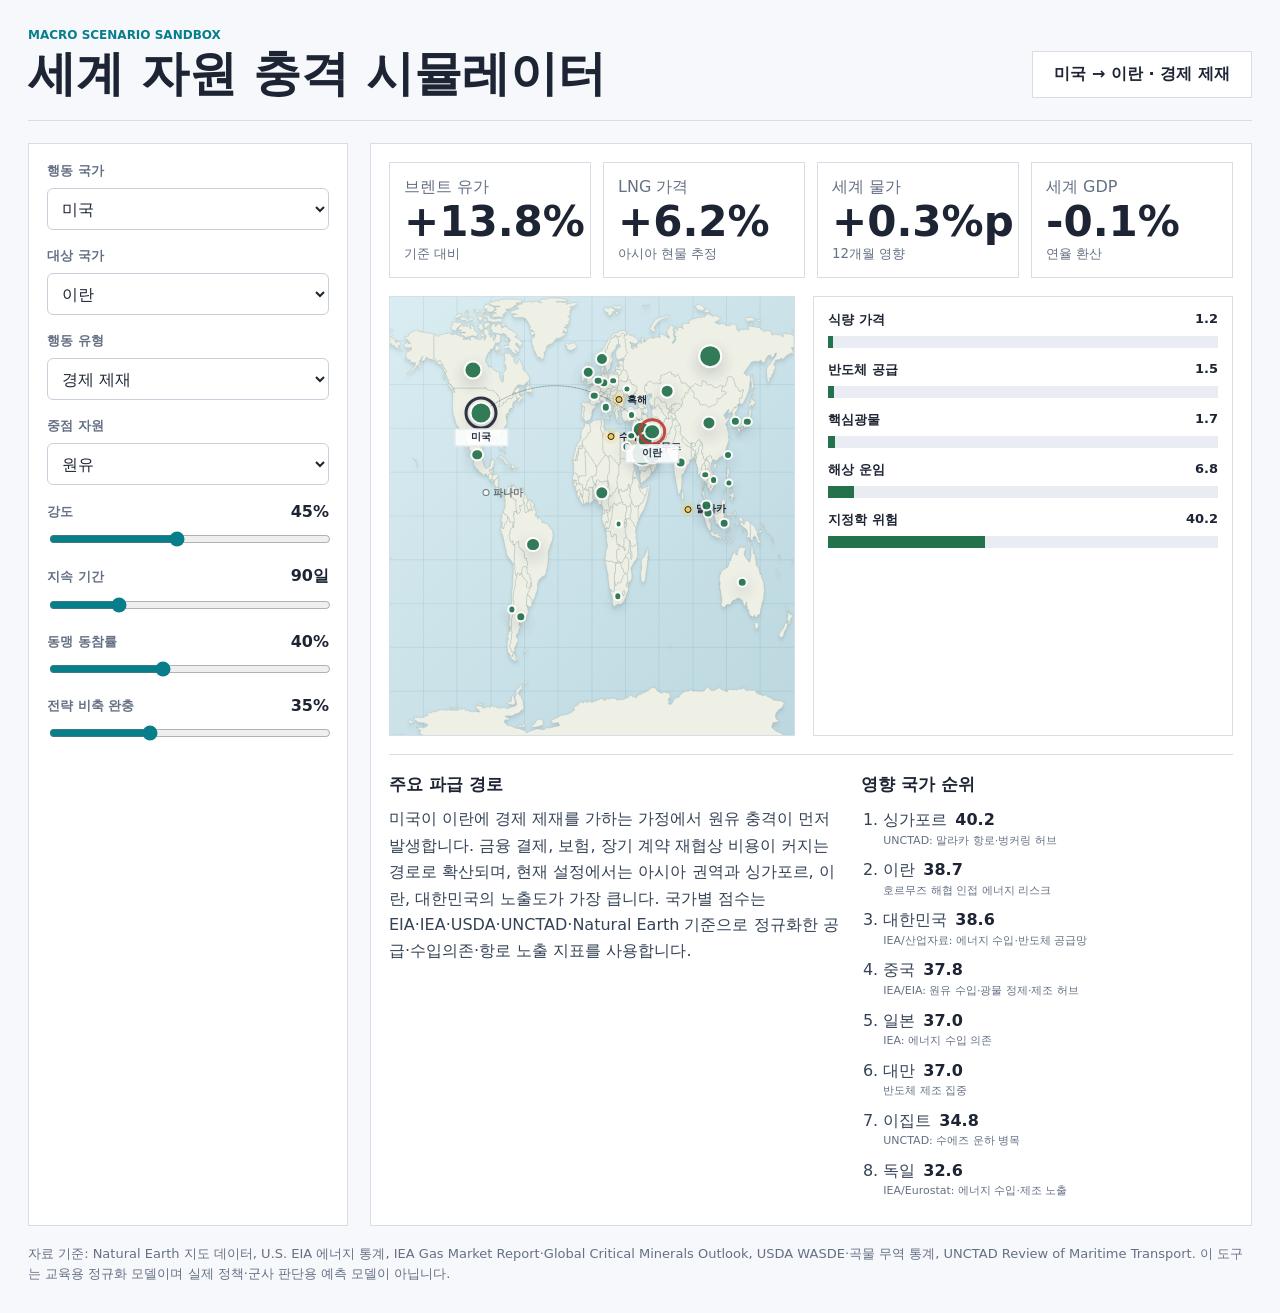
==== index.html @ 56cae2c2 "Initial resource shock simulator" ====
<!doctype html>
<html lang="ko">
  <head>
    <meta charset="utf-8">
    <meta name="viewport" content="width=device-width, initial-scale=1">
    <title>Global Resource Shock Simulator</title>
    <link rel="stylesheet" href="styles.css">
  </head>
  <body>
    <main class="app-shell">
      <section class="workspace">
        <header class="topbar">
          <div>
            <p class="eyebrow">Macro scenario sandbox</p>
            <h1>세계 자원 충격 시뮬레이터</h1>
          </div>
          <div class="status-pill" id="scenarioLabel">기본 시나리오</div>
        </header>

        <section class="sim-grid">
          <aside class="control-panel" aria-label="시나리오 설정">
            <div class="field">
              <label for="actor">행동 국가</label>
              <select id="actor"></select>
            </div>

            <div class="field">
              <label for="target">대상 국가</label>
              <select id="target"></select>
            </div>

            <div class="field">
              <label for="action">행동 유형</label>
              <select id="action">
                <option value="sanction">경제 제재</option>
                <option value="embargo">자원 금수</option>
                <option value="blockade">해상 물류 차단</option>
                <option value="conflict">군사 충돌</option>
                <option value="cyber">항만·에너지망 사이버 장애</option>
              </select>
            </div>

            <div class="field">
              <label for="resource">중점 자원</label>
              <select id="resource">
                <option value="oil">원유</option>
                <option value="gas">천연가스</option>
                <option value="grain">곡물</option>
                <option value="chips">반도체</option>
                <option value="critical">핵심광물</option>
                <option value="shipping">해상 물류</option>
              </select>
            </div>

            <div class="slider-field">
              <div class="slider-label">
                <label for="severity">강도</label>
                <output id="severityValue">45%</output>
              </div>
              <input id="severity" type="range" min="0" max="100" value="45">
            </div>

            <div class="slider-field">
              <div class="slider-label">
                <label for="duration">지속 기간</label>
                <output id="durationValue">90일</output>
              </div>
              <input id="duration" type="range" min="7" max="365" value="90">
            </div>

            <div class="slider-field">
              <div class="slider-label">
                <label for="coalition">동맹 동참률</label>
                <output id="coalitionValue">40%</output>
              </div>
              <input id="coalition" type="range" min="0" max="100" value="40">
            </div>

            <div class="slider-field">
              <div class="slider-label">
                <label for="reserves">전략 비축 완충</label>
                <output id="reservesValue">35%</output>
              </div>
              <input id="reserves" type="range" min="0" max="100" value="35">
            </div>
          </aside>

          <section class="results-panel" aria-label="시뮬레이션 결과">
            <div class="metric-strip">
              <article class="metric">
                <span>브렌트 유가</span>
                <strong id="oilMetric">+0%</strong>
                <small id="oilHint">기준 대비</small>
              </article>
              <article class="metric">
                <span>LNG 가격</span>
                <strong id="gasMetric">+0%</strong>
                <small>아시아 현물 추정</small>
              </article>
              <article class="metric">
                <span>세계 물가</span>
                <strong id="inflationMetric">+0.0%p</strong>
                <small>12개월 영향</small>
              </article>
              <article class="metric">
                <span>세계 GDP</span>
                <strong id="gdpMetric">-0.0%</strong>
                <small>연율 환산</small>
              </article>
            </div>

            <div class="map-and-bars">
              <div class="world-board" aria-label="국가별 영향 지도">
                <svg class="world-map" viewBox="0 0 100 100" preserveAspectRatio="none" role="img" aria-label="세계 지도">
                  <defs>
                    <linearGradient id="oceanGradient" x1="0" y1="0" x2="1" y2="1">
                      <stop offset="0" stop-color="#d9edf2"></stop>
                      <stop offset="1" stop-color="#bcd7df"></stop>
                    </linearGradient>
                    <filter id="landShadow" x="-10%" y="-10%" width="120%" height="120%">
                      <feDropShadow dx="0" dy="0.6" stdDeviation="0.45" flood-color="#5c7280" flood-opacity="0.22"></feDropShadow>
                    </filter>
                  </defs>
                  <rect width="100" height="100" fill="url(#oceanGradient)"></rect>
                  <g class="graticule">
                    <path d="M0 10H100M0 20H100M0 30H100M0 40H100M0 50H100M0 60H100M0 70H100M0 80H100M0 90H100"></path>
                    <path d="M8.3 0V100M16.6 0V100M25 0V100M33.3 0V100M41.6 0V100M50 0V100M58.3 0V100M66.6 0V100M75 0V100M83.3 0V100M91.6 0V100"></path>
                  </g>
                  <g id="mapLandLayer" class="land" filter="url(#landShadow)"></g>
                  <path id="routeLayer" class="route-line" d=""></path>
                </svg>
                <div id="chokeLayer"></div>
                <div id="countryLayer"></div>
              </div>

              <div class="impact-list" id="impactList"></div>
            </div>

            <section class="analysis-band">
              <div>
                <h2>주요 파급 경로</h2>
                <p id="narrative"></p>
              </div>
              <div>
                <h2>영향 국가 순위</h2>
                <ol id="vulnerableList"></ol>
              </div>
            </section>
          </section>
        </section>

        <footer class="footnote">
          자료 기준: Natural Earth 지도 데이터, U.S. EIA 에너지 통계, IEA Gas Market Report·Global Critical Minerals Outlook, USDA WASDE·곡물 무역 통계, UNCTAD Review of Maritime Transport. 이 도구는 교육용 정규화 모델이며 실제 정책·군사 판단용 예측 모델이 아닙니다.
        </footer>
      </section>
    </main>

    <script src="app.js"></script>
  </body>
</html>
---- styles.css ----
:root {
  color-scheme: light;
  --ink: #1d2433;
  --muted: #657084;
  --line: #d8dee8;
  --surface: #f7f8fb;
  --panel: #ffffff;
  --steel: #40566f;
  --teal: #087e8b;
  --red: #bd3f32;
  --amber: #bd7418;
  --green: #287a4c;
}

* {
  box-sizing: border-box;
}

body {
  margin: 0;
  font-family: Inter, ui-sans-serif, system-ui, -apple-system, BlinkMacSystemFont, "Segoe UI", sans-serif;
  background: var(--surface);
  color: var(--ink);
}

button,
select,
input {
  font: inherit;
}

.app-shell {
  min-height: 100vh;
  padding: 28px;
}

.workspace {
  max-width: 1440px;
  margin: 0 auto;
}

.topbar {
  display: flex;
  justify-content: space-between;
  gap: 24px;
  align-items: end;
  padding: 0 0 22px;
  border-bottom: 1px solid var(--line);
}

.eyebrow {
  margin: 0 0 6px;
  color: var(--teal);
  font-size: 12px;
  font-weight: 700;
  letter-spacing: 0;
  text-transform: uppercase;
}

h1,
h2,
p {
  margin: 0;
}

h1 {
  font-size: clamp(28px, 4vw, 48px);
  line-height: 1.05;
}

h2 {
  font-size: 17px;
  margin-bottom: 10px;
}

.status-pill {
  min-width: 220px;
  border: 1px solid var(--line);
  background: var(--panel);
  padding: 12px 14px;
  font-weight: 700;
  text-align: center;
}

.sim-grid {
  display: grid;
  grid-template-columns: minmax(260px, 320px) minmax(0, 1fr);
  gap: 22px;
  padding-top: 22px;
}

.control-panel,
.results-panel {
  background: var(--panel);
  border: 1px solid var(--line);
}

.control-panel {
  padding: 18px;
  display: grid;
  gap: 17px;
  align-content: start;
}

.field,
.slider-field {
  display: grid;
  gap: 8px;
}

label {
  color: var(--muted);
  font-size: 13px;
  font-weight: 700;
}

select {
  width: 100%;
  min-height: 42px;
  border: 1px solid #c8d0dc;
  border-radius: 6px;
  background: #fff;
  color: var(--ink);
  padding: 0 10px;
}

.slider-label {
  display: flex;
  justify-content: space-between;
  gap: 12px;
  align-items: center;
}

output {
  color: var(--ink);
  font-weight: 800;
}

input[type="range"] {
  width: 100%;
  accent-color: var(--teal);
}

.results-panel {
  padding: 18px;
}

.metric-strip {
  display: grid;
  grid-template-columns: repeat(4, minmax(0, 1fr));
  gap: 12px;
}

.metric {
  border: 1px solid var(--line);
  padding: 14px;
  min-height: 116px;
  display: flex;
  flex-direction: column;
  justify-content: space-between;
}

.metric span,
.metric small {
  color: var(--muted);
}

.metric strong {
  font-size: clamp(28px, 4vw, 42px);
  line-height: 1;
}

.map-and-bars {
  display: grid;
  grid-template-columns: minmax(300px, 1fr) minmax(280px, 420px);
  gap: 18px;
  margin-top: 18px;
  align-items: stretch;
}

.world-board {
  position: relative;
  min-height: 440px;
  border: 1px solid var(--line);
  background: #cfe5eb;
  overflow: hidden;
}

.world-map {
  position: absolute;
  inset: 0;
  width: 100%;
  height: 100%;
  display: block;
}

.graticule path {
  fill: none;
  stroke: rgba(8, 83, 100, 0.16);
  stroke-width: 0.12;
}

.land path {
  fill: #eef0e6;
  stroke: #8ea094;
  stroke-width: 0.26;
  vector-effect: non-scaling-stroke;
}

.route-line {
  fill: none;
  stroke: #1d2433;
  stroke-width: 0.48;
  stroke-dasharray: 1.7 1.2;
  stroke-linecap: round;
  opacity: 0.72;
  vector-effect: non-scaling-stroke;
}

#countryLayer,
#chokeLayer {
  position: absolute;
  inset: 0;
}

.country-marker {
  position: absolute;
  width: var(--size);
  height: var(--size);
  left: var(--x);
  top: var(--y);
  transform: translate(-50%, -50%);
  border: 0;
  border-radius: 999px;
  background: transparent;
  padding: 0;
  cursor: help;
  z-index: 2;
}

.marker-dot {
  display: block;
  width: 100%;
  height: 100%;
  border: 2px solid #fff;
  border-radius: 999px;
  background: var(--risk);
  box-shadow: 0 6px 16px rgba(29, 36, 51, 0.24);
  opacity: 0.92;
}

.country-marker.is-actor .marker-dot {
  outline: 3px solid #1d2433;
  outline-offset: 2px;
}

.country-marker.is-target .marker-dot {
  outline: 3px solid #bd3f32;
  outline-offset: 2px;
}

.country-marker.is-actor,
.country-marker.is-target {
  z-index: 4;
}

.country-label {
  position: absolute;
  left: 50%;
  top: calc(100% + 4px);
  transform: translateX(-50%);
  min-width: 54px;
  max-width: 106px;
  padding: 2px 5px;
  border: 1px solid rgba(216, 222, 232, 0.9);
  background: rgba(255, 255, 255, 0.88);
  color: #243044;
  font-size: 10px;
  font-weight: 800;
  line-height: 1.25;
  text-align: center;
  pointer-events: none;
  white-space: normal;
}

.country-marker:not(.is-actor):not(.is-target) .country-label {
  display: none;
}

.country-marker:hover .country-label,
.country-marker:focus-visible .country-label {
  display: block;
  z-index: 5;
}

.chokepoint {
  position: absolute;
  left: var(--x);
  top: var(--y);
  display: flex;
  align-items: center;
  gap: 4px;
  transform: translate(-50%, -50%);
  color: rgba(36, 48, 68, 0.64);
  font-size: 10px;
  font-weight: 800;
  pointer-events: none;
  z-index: 1;
}

.chokepoint span {
  width: 7px;
  height: 7px;
  border: 1px solid currentColor;
  border-radius: 999px;
  background: rgba(255, 255, 255, 0.72);
}

.chokepoint.is-active {
  color: #1d2433;
}

.chokepoint.is-active span {
  background: #f7c948;
  box-shadow: 0 0 0 4px rgba(247, 201, 72, 0.22);
}

.impact-list {
  border: 1px solid var(--line);
  padding: 14px;
  display: grid;
  gap: 13px;
  align-content: start;
}

.bar-row {
  display: grid;
  gap: 7px;
}

.country-row {
  grid-template-columns: minmax(72px, 98px) minmax(0, 1fr);
  align-items: center;
}

.country-meta {
  display: grid;
  gap: 2px;
}

.country-meta span {
  color: var(--ink);
  font-size: 13px;
  font-weight: 800;
}

.country-meta small {
  color: var(--muted);
  font-size: 11px;
}

.bar-head {
  display: flex;
  justify-content: space-between;
  gap: 12px;
  font-size: 13px;
  font-weight: 800;
}

.bar-track {
  height: 12px;
  background: #e9edf3;
  overflow: hidden;
}

.bar-fill {
  height: 100%;
  width: 0;
  background: var(--teal);
}

.analysis-band {
  display: grid;
  grid-template-columns: minmax(0, 1.1fr) minmax(260px, 0.9fr);
  gap: 18px;
  margin-top: 18px;
  padding-top: 18px;
  border-top: 1px solid var(--line);
}

.analysis-band p {
  color: #344256;
  line-height: 1.65;
}

ol {
  margin: 0;
  padding-left: 22px;
  color: #344256;
  line-height: 1.7;
}

ol li {
  margin-bottom: 8px;
}

ol li strong {
  margin-left: 8px;
  color: var(--ink);
}

ol li small {
  display: block;
  color: var(--muted);
  font-size: 11px;
  line-height: 1.35;
}

.footnote {
  margin-top: 18px;
  color: var(--muted);
  font-size: 13px;
  line-height: 1.6;
}

@media (max-width: 980px) {
  .app-shell {
    padding: 18px;
  }

  .topbar,
  .sim-grid,
  .map-and-bars,
  .analysis-band {
    grid-template-columns: 1fr;
  }

  .topbar {
    display: grid;
    align-items: start;
  }

  .metric-strip {
    grid-template-columns: repeat(2, minmax(0, 1fr));
  }
}

@media (max-width: 560px) {
  .metric-strip {
    grid-template-columns: 1fr;
  }

  .world-board {
    min-height: 330px;
  }

  .country-label {
    min-width: 48px;
    max-width: 72px;
    font-size: 10px;
  }
}
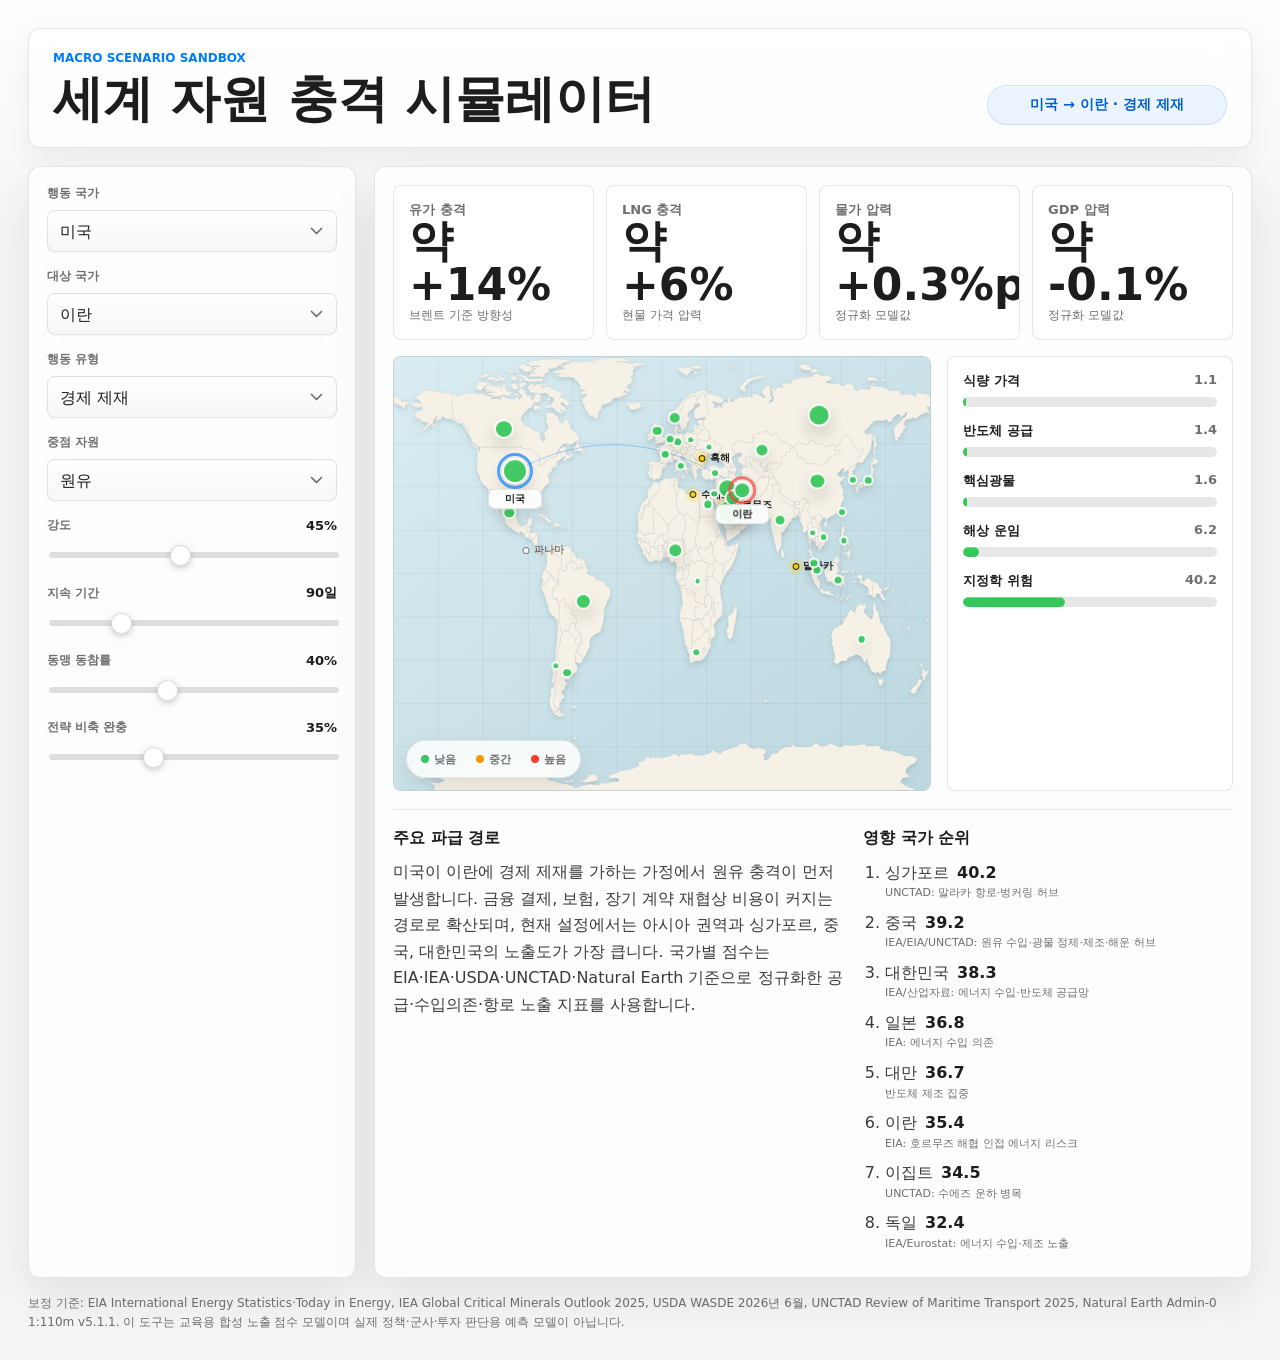
==== commit 1d8be0d5: "Polish UI and configure GitHub Pages domain" ====
--- a/index.html
+++ b/index.html
@@ -88,24 +88,24 @@
           <section class="results-panel" aria-label="시뮬레이션 결과">
             <div class="metric-strip">
               <article class="metric">
-                <span>브렌트 유가</span>
+                <span>유가 충격</span>
                 <strong id="oilMetric">+0%</strong>
-                <small id="oilHint">기준 대비</small>
+                <small id="oilHint">브렌트 기준 방향성</small>
               </article>
               <article class="metric">
-                <span>LNG 가격</span>
+                <span>LNG 충격</span>
                 <strong id="gasMetric">+0%</strong>
-                <small>아시아 현물 추정</small>
+                <small>현물 가격 압력</small>
               </article>
               <article class="metric">
-                <span>세계 물가</span>
+                <span>물가 압력</span>
                 <strong id="inflationMetric">+0.0%p</strong>
-                <small>12개월 영향</small>
+                <small>정규화 모델값</small>
               </article>
               <article class="metric">
-                <span>세계 GDP</span>
+                <span>GDP 압력</span>
                 <strong id="gdpMetric">-0.0%</strong>
-                <small>연율 환산</small>
+                <small>정규화 모델값</small>
               </article>
             </div>
 
@@ -131,6 +131,11 @@
                 </svg>
                 <div id="chokeLayer"></div>
                 <div id="countryLayer"></div>
+                <div class="map-legend" aria-label="지도 위험도 범례">
+                  <span><i class="risk-low"></i>낮음</span>
+                  <span><i class="risk-mid"></i>중간</span>
+                  <span><i class="risk-high"></i>높음</span>
+                </div>
               </div>
 
               <div class="impact-list" id="impactList"></div>
@@ -150,7 +155,7 @@
         </section>
 
         <footer class="footnote">
-          자료 기준: Natural Earth 지도 데이터, U.S. EIA 에너지 통계, IEA Gas Market Report·Global Critical Minerals Outlook, USDA WASDE·곡물 무역 통계, UNCTAD Review of Maritime Transport. 이 도구는 교육용 정규화 모델이며 실제 정책·군사 판단용 예측 모델이 아닙니다.
+          보정 기준: EIA International Energy Statistics·Today in Energy, IEA Global Critical Minerals Outlook 2025, USDA WASDE 2026년 6월, UNCTAD Review of Maritime Transport 2025, Natural Earth Admin-0 1:110m v5.1.1. 이 도구는 교육용 합성 노출 점수 모델이며 실제 정책·군사·투자 판단용 예측 모델이 아닙니다.
         </footer>
       </section>
     </main>
--- a/styles.css
+++ b/styles.css
@@ -1,32 +1,53 @@
 :root {
   color-scheme: light;
-  --ink: #1d2433;
-  --muted: #657084;
-  --line: #d8dee8;
-  --surface: #f7f8fb;
-  --panel: #ffffff;
-  --steel: #40566f;
-  --teal: #087e8b;
-  --red: #bd3f32;
-  --amber: #bd7418;
-  --green: #287a4c;
+  --ink: #1d1d1f;
+  --muted: #6e6e73;
+  --soft: #86868b;
+  --line: rgba(60, 60, 67, 0.13);
+  --line-strong: rgba(60, 60, 67, 0.2);
+  --surface: #f5f5f7;
+  --panel: rgba(255, 255, 255, 0.82);
+  --panel-solid: #ffffff;
+  --blue: #007aff;
+  --cyan: #30b0c7;
+  --red: #ff3b30;
+  --orange: #ff9500;
+  --green: #34c759;
+  --shadow: 0 18px 50px rgba(0, 0, 0, 0.08);
+  --shadow-soft: 0 10px 28px rgba(0, 0, 0, 0.055);
+  --radius: 12px;
+  --radius-sm: 8px;
 }
 
 * {
   box-sizing: border-box;
 }
 
+html {
+  min-height: 100%;
+  background: var(--surface);
+}
+
 body {
+  min-height: 100vh;
   margin: 0;
-  font-family: Inter, ui-sans-serif, system-ui, -apple-system, BlinkMacSystemFont, "Segoe UI", sans-serif;
-  background: var(--surface);
+  font-family: -apple-system, BlinkMacSystemFont, "SF Pro Display", "SF Pro Text", "Segoe UI", system-ui, sans-serif;
+  background:
+    linear-gradient(180deg, rgba(255, 255, 255, 0.9) 0%, rgba(245, 245, 247, 0) 260px),
+    var(--surface);
   color: var(--ink);
+  -webkit-font-smoothing: antialiased;
+  text-rendering: optimizeLegibility;
 }
 
 button,
 select,
 input {
   font: inherit;
+}
+
+button {
+  appearance: none;
 }
 
 .app-shell {
@@ -44,15 +65,20 @@
   justify-content: space-between;
   gap: 24px;
   align-items: end;
-  padding: 0 0 22px;
-  border-bottom: 1px solid var(--line);
+  padding: 22px 24px;
+  border: 1px solid var(--line);
+  border-radius: var(--radius);
+  background: rgba(255, 255, 255, 0.72);
+  box-shadow: var(--shadow-soft);
+  -webkit-backdrop-filter: blur(22px) saturate(160%);
+  backdrop-filter: blur(22px) saturate(160%);
 }
 
 .eyebrow {
-  margin: 0 0 6px;
-  color: var(--teal);
+  margin: 0 0 8px;
+  color: var(--blue);
   font-size: 12px;
-  font-weight: 700;
+  font-weight: 720;
   letter-spacing: 0;
   text-transform: uppercase;
 }
@@ -64,41 +90,61 @@
 }
 
 h1 {
-  font-size: clamp(28px, 4vw, 48px);
-  line-height: 1.05;
+  max-width: 780px;
+  font-size: clamp(30px, 4vw, 50px);
+  font-weight: 760;
+  line-height: 1.04;
+  letter-spacing: 0;
 }
 
 h2 {
-  font-size: 17px;
   margin-bottom: 10px;
+  font-size: 16px;
+  font-weight: 720;
 }
 
 .status-pill {
-  min-width: 220px;
-  border: 1px solid var(--line);
-  background: var(--panel);
-  padding: 12px 14px;
-  font-weight: 700;
+  min-width: 240px;
+  max-width: 360px;
+  border: 1px solid rgba(0, 122, 255, 0.16);
+  border-radius: 999px;
+  background: rgba(0, 122, 255, 0.075);
+  color: #005ecb;
+  padding: 10px 16px;
+  font-size: 14px;
+  font-weight: 720;
   text-align: center;
+  box-shadow: inset 0 1px 0 rgba(255, 255, 255, 0.74);
+  white-space: normal;
 }
 
 .sim-grid {
   display: grid;
-  grid-template-columns: minmax(260px, 320px) minmax(0, 1fr);
-  gap: 22px;
-  padding-top: 22px;
+  grid-template-columns: minmax(280px, 328px) minmax(0, 1fr);
+  gap: 18px;
+  padding-top: 18px;
+}
+
+.sim-grid > * {
+  min-width: 0;
 }
 
 .control-panel,
 .results-panel {
+  border: 1px solid var(--line);
+  border-radius: var(--radius);
   background: var(--panel);
-  border: 1px solid var(--line);
+  box-shadow: var(--shadow);
+  -webkit-backdrop-filter: blur(28px) saturate(150%);
+  backdrop-filter: blur(28px) saturate(150%);
 }
 
 .control-panel {
+  position: sticky;
+  top: 18px;
   padding: 18px;
   display: grid;
-  gap: 17px;
+  gap: 16px;
   align-content: start;
 }
 
@@ -110,18 +156,35 @@
 
 label {
   color: var(--muted);
-  font-size: 13px;
-  font-weight: 700;
+  font-size: 12px;
+  font-weight: 720;
+  letter-spacing: 0;
 }
 
 select {
+  appearance: none;
   width: 100%;
   min-height: 42px;
-  border: 1px solid #c8d0dc;
-  border-radius: 6px;
-  background: #fff;
+  border: 1px solid var(--line);
+  border-radius: var(--radius-sm);
+  background:
+    url("data:image/svg+xml,%3Csvg width='13' height='8' viewBox='0 0 13 8' xmlns='http://www.w3.org/2000/svg'%3E%3Cpath d='M1.5 1.5l5 5 5-5' fill='none' stroke='%236e6e73' stroke-width='1.7' stroke-linecap='round' stroke-linejoin='round'/%3E%3C/svg%3E") right 13px center / 13px 8px no-repeat,
+    linear-gradient(180deg, #ffffff 0%, #f7f7f8 100%);
   color: var(--ink);
-  padding: 0 10px;
+  padding: 0 38px 0 12px;
+  box-shadow: 0 1px 2px rgba(0, 0, 0, 0.035);
+  outline: none;
+  transition: border-color 160ms ease, box-shadow 160ms ease, background-color 160ms ease;
+}
+
+select:hover {
+  border-color: var(--line-strong);
+}
+
+select:focus-visible,
+input[type="range"]:focus-visible {
+  outline: 3px solid rgba(0, 122, 255, 0.24);
+  outline-offset: 2px;
 }
 
 .slider-label {
@@ -132,17 +195,58 @@
 }
 
 output {
+  min-width: 48px;
   color: var(--ink);
-  font-weight: 800;
+  font-size: 13px;
+  font-weight: 760;
+  text-align: right;
 }
 
 input[type="range"] {
+  appearance: none;
   width: 100%;
-  accent-color: var(--teal);
+  height: 22px;
+  accent-color: var(--blue);
+  cursor: pointer;
+  background: transparent;
+}
+
+input[type="range"]::-webkit-slider-runnable-track {
+  height: 6px;
+  border-radius: 999px;
+  background: rgba(60, 60, 67, 0.16);
+}
+
+input[type="range"]::-webkit-slider-thumb {
+  appearance: none;
+  width: 21px;
+  height: 21px;
+  margin-top: -7.5px;
+  border: 1px solid rgba(60, 60, 67, 0.16);
+  border-radius: 999px;
+  background: #ffffff;
+  box-shadow: 0 2px 7px rgba(0, 0, 0, 0.22), 0 0 0 1px rgba(255, 255, 255, 0.75) inset;
+}
+
+input[type="range"]::-moz-range-track {
+  height: 6px;
+  border-radius: 999px;
+  background: rgba(60, 60, 67, 0.16);
+}
+
+input[type="range"]::-moz-range-thumb {
+  width: 21px;
+  height: 21px;
+  border: 1px solid rgba(60, 60, 67, 0.16);
+  border-radius: 999px;
+  background: #ffffff;
+  box-shadow: 0 2px 7px rgba(0, 0, 0, 0.22);
 }
 
 .results-panel {
   padding: 18px;
+  min-width: 0;
+  overflow: hidden;
 }
 
 .metric-strip {
@@ -152,12 +256,16 @@
 }
 
 .metric {
+  min-height: 120px;
   border: 1px solid var(--line);
-  padding: 14px;
-  min-height: 116px;
+  border-radius: var(--radius-sm);
+  background: rgba(255, 255, 255, 0.76);
+  padding: 15px;
   display: flex;
   flex-direction: column;
   justify-content: space-between;
+  box-shadow: inset 0 1px 0 rgba(255, 255, 255, 0.86);
+  overflow: hidden;
 }
 
 .metric span,
@@ -165,25 +273,46 @@
   color: var(--muted);
 }
 
+.metric span {
+  font-size: 13px;
+  font-weight: 680;
+}
+
+.metric small {
+  font-size: 12px;
+}
+
 .metric strong {
-  font-size: clamp(28px, 4vw, 42px);
+  font-size: clamp(30px, 3.8vw, 44px);
+  font-weight: 780;
   line-height: 1;
+  letter-spacing: 0;
+  font-variant-numeric: tabular-nums;
 }
 
 .map-and-bars {
   display: grid;
-  grid-template-columns: minmax(300px, 1fr) minmax(280px, 420px);
-  gap: 18px;
-  margin-top: 18px;
+  grid-template-columns: minmax(0, 1fr) minmax(260px, 34%);
+  gap: 16px;
+  margin-top: 16px;
   align-items: stretch;
+  min-width: 0;
+  overflow: visible;
 }
 
 .world-board {
   position: relative;
-  min-height: 440px;
+  z-index: 1;
+  width: 100%;
+  max-width: 100%;
+  min-width: 0;
+  height: clamp(380px, 34vw, 520px);
+  min-height: 0;
   border: 1px solid var(--line);
-  background: #cfe5eb;
+  border-radius: var(--radius-sm);
+  background: #d7e8ed;
   overflow: hidden;
+  box-shadow: inset 0 1px 0 rgba(255, 255, 255, 0.72);
 }
 
 .world-map {
@@ -196,24 +325,24 @@
 
 .graticule path {
   fill: none;
-  stroke: rgba(8, 83, 100, 0.16);
+  stroke: rgba(48, 84, 105, 0.11);
   stroke-width: 0.12;
 }
 
 .land path {
-  fill: #eef0e6;
-  stroke: #8ea094;
-  stroke-width: 0.26;
+  fill: #f6f1e6;
+  stroke: rgba(70, 78, 86, 0.28);
+  stroke-width: 0.2;
   vector-effect: non-scaling-stroke;
 }
 
 .route-line {
   fill: none;
-  stroke: #1d2433;
-  stroke-width: 0.48;
-  stroke-dasharray: 1.7 1.2;
+  stroke: rgba(0, 122, 255, 0.82);
+  stroke-width: 0.58;
+  stroke-dasharray: 1.8 1.3;
   stroke-linecap: round;
-  opacity: 0.72;
+  opacity: 0.82;
   vector-effect: non-scaling-stroke;
 }
 
@@ -221,6 +350,54 @@
 #chokeLayer {
   position: absolute;
   inset: 0;
+}
+
+.map-legend {
+  position: absolute;
+  left: 12px;
+  bottom: 12px;
+  z-index: 6;
+  display: flex;
+  flex-wrap: wrap;
+  gap: 6px;
+  max-width: calc(100% - 24px);
+  padding: 7px;
+  border: 1px solid rgba(60, 60, 67, 0.12);
+  border-radius: 999px;
+  background: rgba(255, 255, 255, 0.82);
+  box-shadow: 0 8px 22px rgba(0, 0, 0, 0.09);
+  -webkit-backdrop-filter: blur(18px) saturate(150%);
+  backdrop-filter: blur(18px) saturate(150%);
+}
+
+.map-legend span {
+  display: inline-flex;
+  align-items: center;
+  gap: 5px;
+  min-height: 22px;
+  padding: 0 7px;
+  color: var(--muted);
+  font-size: 11px;
+  font-weight: 720;
+}
+
+.map-legend i {
+  width: 8px;
+  height: 8px;
+  border-radius: 999px;
+  box-shadow: 0 0 0 2px rgba(255, 255, 255, 0.8);
+}
+
+.map-legend .risk-low {
+  background: var(--green);
+}
+
+.map-legend .risk-mid {
+  background: var(--orange);
+}
+
+.map-legend .risk-high {
+  background: var(--red);
 }
 
 .country-marker {
@@ -236,26 +413,42 @@
   padding: 0;
   cursor: help;
   z-index: 2;
+  touch-action: manipulation;
 }
 
 .marker-dot {
   display: block;
   width: 100%;
   height: 100%;
-  border: 2px solid #fff;
+  border: 2px solid rgba(255, 255, 255, 0.96);
   border-radius: 999px;
   background: var(--risk);
-  box-shadow: 0 6px 16px rgba(29, 36, 51, 0.24);
+  box-shadow: 0 8px 18px rgba(0, 0, 0, 0.18), inset 0 1px 0 rgba(255, 255, 255, 0.28);
   opacity: 0.92;
+  transition: transform 160ms ease, box-shadow 160ms ease, opacity 160ms ease;
+}
+
+.country-marker:hover .marker-dot,
+.country-marker:focus-visible .marker-dot {
+  transform: scale(1.08);
+  opacity: 1;
+}
+
+.country-marker:focus-visible {
+  outline: none;
+}
+
+.country-marker:focus-visible .marker-dot {
+  box-shadow: 0 0 0 4px rgba(0, 122, 255, 0.24), 0 8px 18px rgba(0, 0, 0, 0.18), inset 0 1px 0 rgba(255, 255, 255, 0.28);
 }
 
 .country-marker.is-actor .marker-dot {
-  outline: 3px solid #1d2433;
+  outline: 3px solid rgba(0, 122, 255, 0.72);
   outline-offset: 2px;
 }
 
 .country-marker.is-target .marker-dot {
-  outline: 3px solid #bd3f32;
+  outline: 3px solid rgba(255, 59, 48, 0.74);
   outline-offset: 2px;
 }
 
@@ -267,20 +460,24 @@
 .country-label {
   position: absolute;
   left: 50%;
-  top: calc(100% + 4px);
+  top: calc(100% + 5px);
   transform: translateX(-50%);
   min-width: 54px;
-  max-width: 106px;
-  padding: 2px 5px;
-  border: 1px solid rgba(216, 222, 232, 0.9);
-  background: rgba(255, 255, 255, 0.88);
-  color: #243044;
+  max-width: 112px;
+  padding: 3px 6px;
+  border: 1px solid rgba(60, 60, 67, 0.12);
+  border-radius: 7px;
+  background: rgba(255, 255, 255, 0.9);
+  color: var(--ink);
   font-size: 10px;
-  font-weight: 800;
+  font-weight: 760;
   line-height: 1.25;
   text-align: center;
   pointer-events: none;
   white-space: normal;
+  box-shadow: 0 6px 14px rgba(0, 0, 0, 0.1);
+  -webkit-backdrop-filter: blur(14px);
+  backdrop-filter: blur(14px);
 }
 
 .country-marker:not(.is-actor):not(.is-target) .country-label {
@@ -301,9 +498,9 @@
   align-items: center;
   gap: 4px;
   transform: translate(-50%, -50%);
-  color: rgba(36, 48, 68, 0.64);
+  color: rgba(29, 29, 31, 0.56);
   font-size: 10px;
-  font-weight: 800;
+  font-weight: 760;
   pointer-events: none;
   z-index: 1;
 }
@@ -313,29 +510,36 @@
   height: 7px;
   border: 1px solid currentColor;
   border-radius: 999px;
+  background: rgba(255, 255, 255, 0.78);
+}
+
+.chokepoint.is-active {
+  color: var(--ink);
+}
+
+.chokepoint.is-active span {
+  background: #ffcc00;
+  box-shadow: 0 0 0 4px rgba(255, 204, 0, 0.22);
+}
+
+.impact-list {
+  position: relative;
+  z-index: 2;
+  min-width: 0;
+  border: 1px solid var(--line);
+  border-radius: var(--radius-sm);
   background: rgba(255, 255, 255, 0.72);
-}
-
-.chokepoint.is-active {
-  color: #1d2433;
-}
-
-.chokepoint.is-active span {
-  background: #f7c948;
-  box-shadow: 0 0 0 4px rgba(247, 201, 72, 0.22);
-}
-
-.impact-list {
-  border: 1px solid var(--line);
-  padding: 14px;
-  display: grid;
-  gap: 13px;
+  padding: 15px;
+  display: grid;
+  gap: 15px;
   align-content: start;
+  box-shadow: inset 0 1px 0 rgba(255, 255, 255, 0.82);
 }
 
 .bar-row {
   display: grid;
   gap: 7px;
+  min-width: 0;
 }
 
 .country-row {
@@ -351,7 +555,7 @@
 .country-meta span {
   color: var(--ink);
   font-size: 13px;
-  font-weight: 800;
+  font-weight: 760;
 }
 
 .country-meta small {
@@ -363,20 +567,40 @@
   display: flex;
   justify-content: space-between;
   gap: 12px;
+  min-width: 0;
+  color: var(--ink);
   font-size: 13px;
-  font-weight: 800;
+  font-weight: 760;
+}
+
+.bar-head span {
+  min-width: 0;
+}
+
+.bar-head span:first-child {
+  overflow-wrap: anywhere;
+}
+
+.bar-head span:last-child {
+  color: var(--muted);
+  font-variant-numeric: tabular-nums;
 }
 
 .bar-track {
-  height: 12px;
-  background: #e9edf3;
+  min-width: 0;
+  height: 10px;
+  border-radius: 999px;
+  background: rgba(60, 60, 67, 0.12);
   overflow: hidden;
 }
 
 .bar-fill {
   height: 100%;
   width: 0;
-  background: var(--teal);
+  border-radius: inherit;
+  background: var(--blue);
+  box-shadow: inset 0 1px 0 rgba(255, 255, 255, 0.32);
+  transition: width 180ms ease;
 }
 
 .analysis-band {
@@ -388,15 +612,19 @@
   border-top: 1px solid var(--line);
 }
 
+.analysis-band > div {
+  min-width: 0;
+}
+
 .analysis-band p {
-  color: #344256;
-  line-height: 1.65;
+  color: #3a3a3c;
+  line-height: 1.66;
 }
 
 ol {
   margin: 0;
   padding-left: 22px;
-  color: #344256;
+  color: #3a3a3c;
   line-height: 1.7;
 }
 
@@ -407,6 +635,7 @@
 ol li strong {
   margin-left: 8px;
   color: var(--ink);
+  font-variant-numeric: tabular-nums;
 }
 
 ol li small {
@@ -417,10 +646,28 @@
 }
 
 .footnote {
-  margin-top: 18px;
+  margin-top: 16px;
   color: var(--muted);
-  font-size: 13px;
-  line-height: 1.6;
+  font-size: 12px;
+  line-height: 1.58;
+}
+
+@supports not ((backdrop-filter: blur(1px)) or (-webkit-backdrop-filter: blur(1px))) {
+  .topbar,
+  .control-panel,
+  .results-panel {
+    background: rgba(255, 255, 255, 0.96);
+  }
+}
+
+@media (max-width: 1120px) {
+  .map-and-bars {
+    grid-template-columns: 1fr;
+  }
+
+  .world-board {
+    min-height: clamp(360px, 52vw, 500px);
+  }
 }
 
 @media (max-width: 980px) {
@@ -438,25 +685,58 @@
   .topbar {
     display: grid;
     align-items: start;
+    gap: 18px;
+  }
+
+  .status-pill {
+    width: 100%;
+    max-width: none;
+  }
+
+  .control-panel {
+    position: static;
   }
 
   .metric-strip {
     grid-template-columns: repeat(2, minmax(0, 1fr));
   }
+
+  .world-board {
+    height: clamp(340px, 58vw, 480px);
+  }
 }
 
 @media (max-width: 560px) {
+  .app-shell {
+    padding: 10px;
+  }
+
+  .topbar,
+  .control-panel,
+  .results-panel {
+    padding: 14px;
+  }
+
+  h1 {
+    font-size: 30px;
+  }
+
   .metric-strip {
     grid-template-columns: 1fr;
   }
 
   .world-board {
-    min-height: 330px;
+    height: 330px;
   }
 
   .country-label {
     min-width: 48px;
-    max-width: 72px;
+    max-width: 76px;
     font-size: 10px;
   }
-}
+
+  .chokepoint {
+    max-width: 74px;
+    font-size: 9px;
+  }
+}
